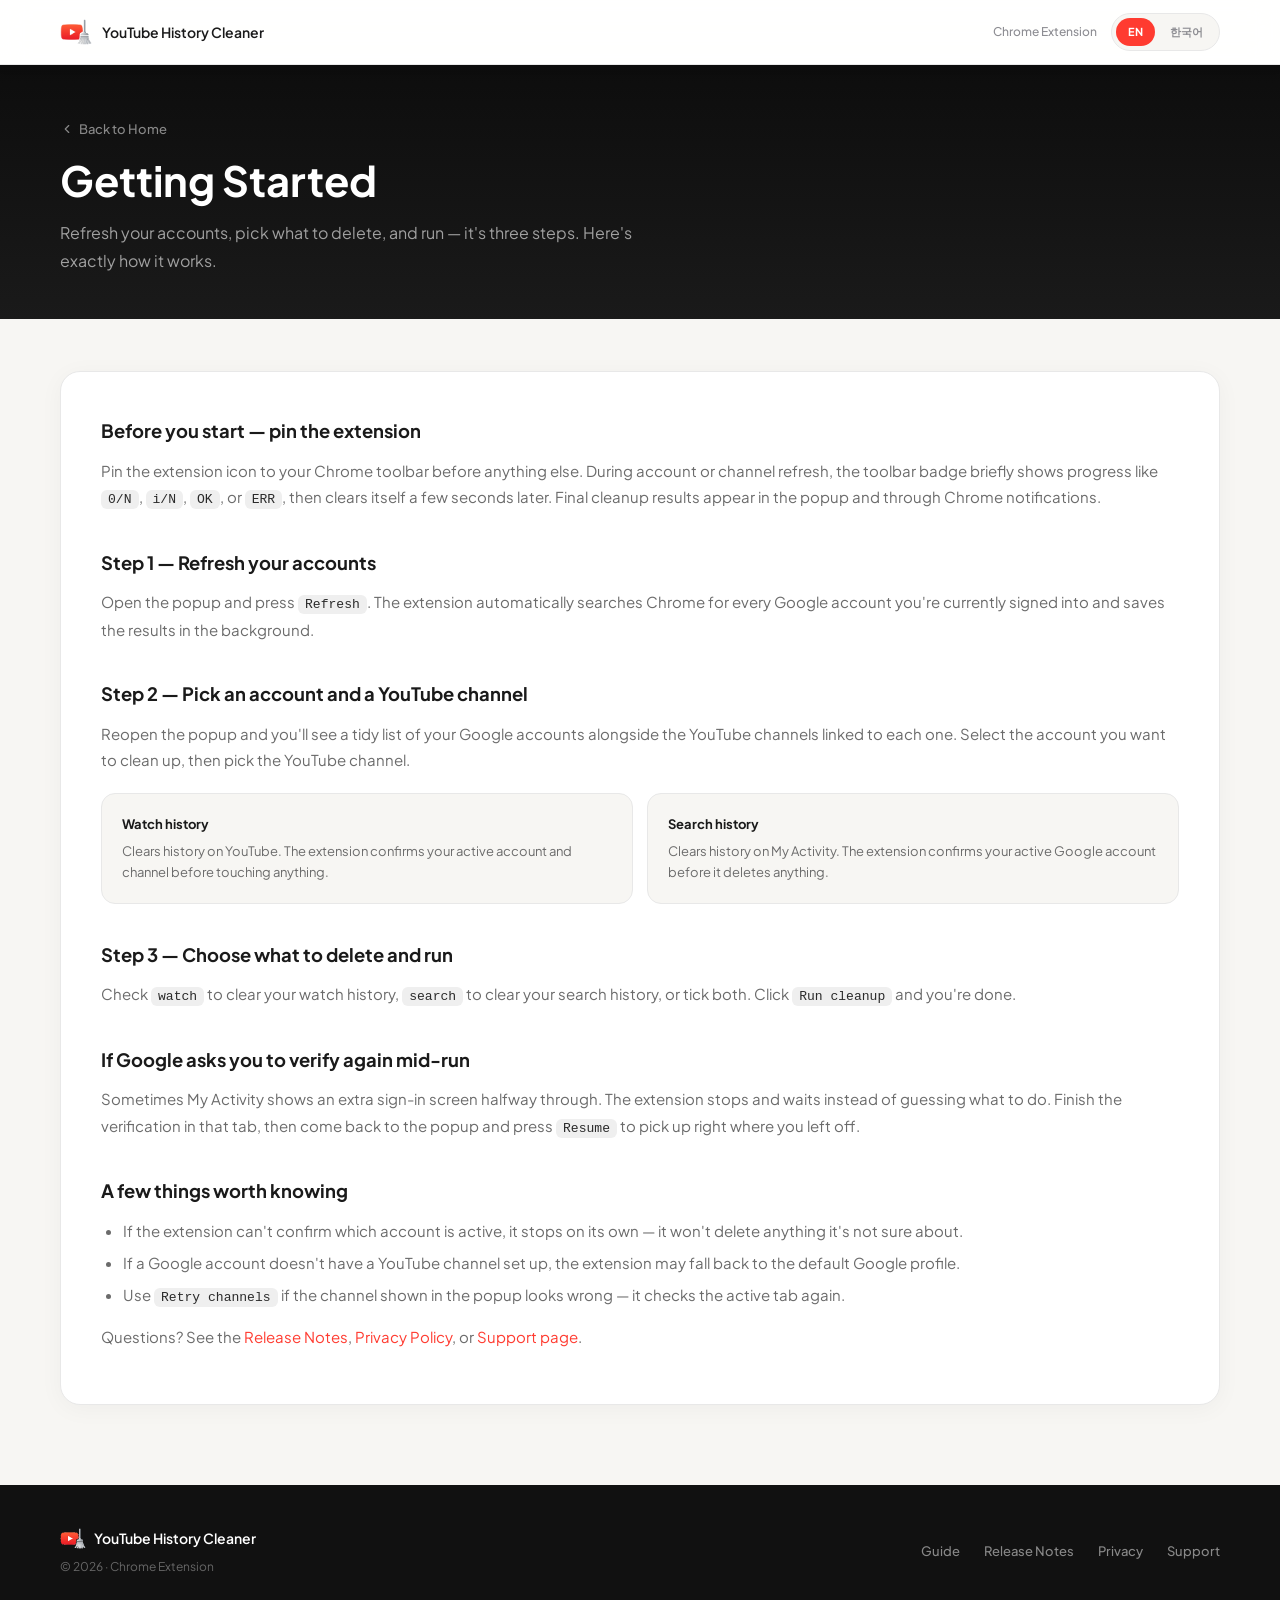
==== guide.html @ 5df5cbcc "docs: align GitHub Pages copy with current extension behavior" ====
<!DOCTYPE html>
<html lang="en">
  <head>
    <meta charset="utf-8">
    <meta name="viewport" content="width=device-width, initial-scale=1">
    <title>Getting Started | YouTube History Cleaner</title>
    <meta name="description" content="Getting started guide for the YouTube History Cleaner Chrome extension.">
    <link rel="preconnect" href="https://fonts.googleapis.com">
    <link rel="preconnect" href="https://fonts.gstatic.com" crossorigin>
    <link href="https://fonts.googleapis.com/css2?family=Plus+Jakarta+Sans:wght@400;500;600;700&display=swap" rel="stylesheet">
    <link rel="icon" type="image/png" href="./header-logo-dark.png">
    <link rel="stylesheet" href="./styles.css">
    <script src="./lang-toggle.js" defer></script>
    <script src="./page-context.js" defer></script>
  </head>
  <body
    data-page-context="guide"
    data-current-version="1.1.0"
    data-title-en="Getting Started | YouTube History Cleaner"
    data-title-ko="사용 가이드 | YouTube History Cleaner"
    data-description-en="Getting started guide for the YouTube History Cleaner Chrome extension."
    data-description-ko="YouTube History Cleaner Chrome 확장의 사용 시작 가이드입니다."
  >

    <!-- NAVBAR -->
    <nav class="navbar">
      <div class="container">
        <a href="./index.html" class="nav-brand">
          <img src="./header-logo-dark.png" alt="YouTube History Cleaner logo" class="nav-logo">
          <span class="nav-brand-name">YouTube History Cleaner</span>
        </a>
        <div class="nav-right">
          <span class="nav-label" data-lang-content="en">Chrome Extension</span>
          <span class="nav-label" data-lang-content="ko" hidden>Chrome 확장</span>
          <div class="lang-switch" role="group" aria-label="Language switcher">
            <button type="button" class="lang-button" data-lang-button="en">EN</button>
            <button type="button" class="lang-button" data-lang-button="ko">한국어</button>
          </div>
        </div>
      </div>
    </nav>

    <!-- PAGE HERO -->
    <header class="page-hero">
      <div class="container">
        <a href="./index.html" class="page-hero-back">
          <svg viewBox="0 0 24 24" xmlns="http://www.w3.org/2000/svg"><polyline points="15 18 9 12 15 6"/></svg>
          <span data-lang-content="en">Back to Home</span>
          <span data-lang-content="ko" hidden>홈으로</span>
        </a>

        <h1 data-lang-content="en">Getting Started</h1>
        <h1 data-lang-content="ko" hidden>사용 시작 가이드</h1>

        <p class="page-hero-sub" data-lang-content="en">
          Refresh your accounts, pick what to delete, and run — it's three steps. Here's exactly how it works.
        </p>
        <p class="page-hero-sub" data-lang-content="ko" hidden>
          계정 목록을 새로고침하고, 삭제 범위를 고르고, 실행하면 끝이에요. 실제 동작 흐름을 그대로 설명합니다.
        </p>
      </div>
    </header>

    <!-- CONTENT -->
    <main class="page-content">
      <div class="container">

        <section class="page-banner" data-page-context-banner hidden>
          <p data-page-context-banner-content="en"></p>
          <p data-page-context-banner-content="ko" hidden></p>
        </section>

        <div class="prose">

          <div data-lang-content="en">
            <h2>Before you start — pin the extension</h2>
            <p>
              Pin the extension icon to your Chrome toolbar before anything else. During account or
              channel refresh, the toolbar badge briefly shows progress like <code>0/N</code>,
              <code>i/N</code>, <code>OK</code>, or <code>ERR</code>, then clears itself a few
              seconds later. Final cleanup results appear in the popup and through Chrome notifications.
            </p>

            <h2>Step 1 — Refresh your accounts</h2>
            <p>
              Open the popup and press <code>Refresh</code>. The extension automatically searches Chrome
              for every Google account you're currently signed into and saves the results in the background.
            </p>

            <h2>Step 2 — Pick an account and a YouTube channel</h2>
            <p>
              Reopen the popup and you'll see a tidy list of your Google accounts alongside
              the YouTube channels linked to each one. Select the account you want to clean up,
              then pick the YouTube channel.
            </p>

            <div class="info-grid">
              <div class="info-card">
                <h3>Watch history</h3>
                <p>Clears history on YouTube. The extension confirms your active account and channel before touching anything.</p>
              </div>
              <div class="info-card">
                <h3>Search history</h3>
                <p>Clears history on My Activity. The extension confirms your active Google account before it deletes anything.</p>
              </div>
            </div>

            <h2>Step 3 — Choose what to delete and run</h2>
            <p>
              Check <code>watch</code> to clear your watch history, <code>search</code> to clear
              your search history, or tick both. Click <code>Run cleanup</code> and you're done.
            </p>

            <h2>If Google asks you to verify again mid-run</h2>
            <p>
              Sometimes My Activity shows an extra sign-in screen halfway through. The extension stops
              and waits instead of guessing what to do. Finish the verification in that tab,
              then come back to the popup and press <code>Resume</code> to pick up right where you left off.
            </p>

            <h2>A few things worth knowing</h2>
            <ul>
              <li>If the extension can't confirm which account is active, it stops on its own — it won't delete anything it's not sure about.</li>
              <li>If a Google account doesn't have a YouTube channel set up, the extension may fall back to the default Google profile.</li>
              <li>Use <code>Retry channels</code> if the channel shown in the popup looks wrong — it checks the active tab again.</li>
            </ul>

            <p>Questions? See the <a href="./updates.html">Release Notes</a>, <a href="./privacy.html">Privacy Policy</a>, or <a href="./support.html">Support page</a>.</p>
          </div>

          <div data-lang-content="ko" hidden>
            <h2>시작 전에 — 확장 아이콘을 고정해두세요</h2>
            <p>
              Chrome 툴바에 확장 아이콘을 고정해두는 걸 먼저 추천해요. 계정이나 채널 정보를 새로고침할 때는
              툴바 뱃지에 <code>0/N</code>, <code>i/N</code>, <code>OK</code>, <code>ERR</code>
              같은 진행 상태가 잠깐 표시되고 몇 초 뒤 자동으로 사라집니다.
              최종 정리 결과는 팝업 상태와 Chrome 알림으로 확인할 수 있어요.
            </p>

            <h2>1단계 — 계정 목록 새로고침</h2>
            <p>
              팝업을 열고 계정 목록을 새로고침하세요. 확장이 현재 Chrome에 로그인된 Google 계정들을
              자동으로 탐색해서 저장합니다. 백그라운드에서 조용히 처리되니까 다른 걸 하면서 잠깐 기다리면 돼요.
            </p>

            <h2>2단계 — 계정과 YouTube 채널 선택</h2>
            <p>
              팝업을 다시 열면 탐색된 Google 계정 목록과 각 계정에 연결된 YouTube 채널이 깔끔하게 정리돼
              있어요. 지우고 싶은 계정을 고르고, 대상 YouTube 채널을 선택하면 됩니다.
            </p>

            <div class="info-grid">
              <div class="info-card">
                <h3>시청 기록</h3>
                <p>YouTube에서 시청 기록을 삭제합니다. 삭제 전에 활성 계정과 채널을 확인하고 진행해요.</p>
              </div>
              <div class="info-card">
                <h3>검색 기록</h3>
                <p>My Activity에서 검색 기록을 삭제합니다. 삭제 전에 활성 Google 계정을 한 번 더 확인해요.</p>
              </div>
            </div>

            <h2>3단계 — 삭제 범위 선택 후 실행</h2>
            <p>
              시청 기록을 지우려면 <code>watch</code>, 검색 기록을 지우려면 <code>search</code>,
              둘 다 지우려면 모두 체크하세요. 정리 실행을 누르면 끝입니다.
            </p>

            <h2>중간에 Google이 재인증을 요청하면</h2>
            <p>
              My Activity에서 추가 인증 화면이 뜨는 경우가 있어요. 이때 확장은 멋대로 넘어가지 않고
              그 자리에서 멈춰서 기다립니다. 해당 탭에서 인증을 마치고, 팝업으로 돌아와서
              <code>재개</code>를 누르면 멈췄던 지점부터 이어서 진행돼요.
            </p>

            <h2>알아두면 좋은 것들</h2>
            <ul>
              <li>어떤 계정이 활성화돼 있는지 확인할 수 없으면 확장이 알아서 멈춥니다. 확실하지 않은 상태에서는 아무것도 삭제하지 않아요.</li>
              <li>Google 계정에 YouTube 채널이 연결돼 있지 않으면 기본 Google 프로필로 대체될 수 있어요.</li>
              <li>팝업에 표시된 채널이 이상해 보이면 채널을 다시 확인해 현재 탭 기준으로 한 번 더 읽어오세요.</li>
            </ul>

            <p>더 궁금한 게 있다면 <a href="./updates.html">릴리즈노트</a>, <a href="./privacy.html">개인정보처리방침</a>, <a href="./support.html">지원 페이지</a>를 확인해보세요.</p>
          </div>

        </div>
      </div>
    </main>

    <!-- FOOTER -->
    <footer class="site-footer">
      <div class="container">
        <div class="footer-brand">
          <div class="footer-logo-row">
            <img src="./header-logo-dark.png" alt="" class="footer-logo">
            <span class="footer-name">YouTube History Cleaner</span>
          </div>
          <p class="footer-copy">© 2026 · Chrome Extension</p>
        </div>
        <nav class="footer-links">
          <a href="./guide.html">
            <span data-lang-content="en">Guide</span>
            <span data-lang-content="ko" hidden>가이드</span>
          </a>
          <a href="./updates.html">
            <span data-lang-content="en">Release Notes</span>
            <span data-lang-content="ko" hidden>릴리즈노트</span>
          </a>
          <a href="./privacy.html">
            <span data-lang-content="en">Privacy</span>
            <span data-lang-content="ko" hidden>개인정보처리방침</span>
          </a>
          <a href="./support.html">
            <span data-lang-content="en">Support</span>
            <span data-lang-content="ko" hidden>지원</span>
          </a>
        </nav>
      </div>
    </footer>

  </body>
</html>
---- styles.css ----
@import url('https://fonts.googleapis.com/css2?family=Plus+Jakarta+Sans:wght@400;500;600;700&display=swap');

:root {
  --bg: #F7F6F3;
  --panel: #FFFFFF;
  --text: #1A1A1A;
  --muted: #6B6B6B;
  --subtle: #8E8E93;
  --line: #E8E8E8;
  --accent: #FF3B30;
  --accent-dark: #DD271D;
  --accent-tint: rgba(255, 59, 48, 0.08);
  --dark: #111111;
  --dark-2: #1A1A1A;
  --shadow-card: 0 4px 24px rgba(0, 0, 0, 0.04);
  --shadow-nav: 0 1px 12px rgba(0, 0, 0, 0.06);
  --radius-card: 20px;
  --radius-btn: 999px;
  --max: 1160px;
}

* { box-sizing: border-box; margin: 0; padding: 0; }

html { font-size: 16px; scroll-behavior: smooth; }

body {
  font-family: 'Plus Jakarta Sans', 'Segoe UI', 'Helvetica Neue', Arial, sans-serif;
  background: var(--bg);
  color: var(--text);
  line-height: 1.6;
}

a { color: var(--accent); text-decoration: none; }
a:hover { text-decoration: underline; }

.container {
  width: min(calc(100% - 48px), var(--max));
  margin: 0 auto;
}

/* ── NAVBAR ─────────────────────────────── */
.navbar {
  position: sticky;
  top: 0;
  z-index: 100;
  background: rgba(255, 255, 255, 0.92);
  backdrop-filter: blur(14px);
  -webkit-backdrop-filter: blur(14px);
  border-bottom: 1px solid var(--line);
  box-shadow: var(--shadow-nav);
}

.navbar .container {
  display: flex;
  align-items: center;
  justify-content: space-between;
  height: 64px;
}

.nav-brand {
  display: flex;
  align-items: center;
  gap: 10px;
  text-decoration: none;
}

.nav-logo {
  width: 32px;
  height: 32px;
  object-fit: contain;
  flex-shrink: 0;
}

.nav-brand-name {
  font-size: 14px;
  font-weight: 600;
  color: var(--text);
}
.nav-brand:hover .nav-brand-name { text-decoration: none; }

.nav-right {
  display: flex;
  align-items: center;
  gap: 14px;
}

.nav-label {
  font-size: 12px;
  font-weight: 500;
  color: var(--subtle);
}

.lang-switch {
  display: inline-flex;
  gap: 3px;
  padding: 4px;
  border: 1px solid var(--line);
  border-radius: var(--radius-btn);
  background: var(--bg);
}

.lang-button {
  border: 0;
  border-radius: var(--radius-btn);
  background: transparent;
  color: var(--subtle);
  padding: 5px 12px;
  font: inherit;
  font-size: 11px;
  font-weight: 700;
  cursor: pointer;
  transition: all 0.15s;
}

.lang-button.is-active {
  background: var(--accent);
  color: #fff;
}

/* ── HERO (index) ───────────────────────── */
.hero {
  background: linear-gradient(180deg, #0D0D0D 0%, #1A1A1A 100%);
  padding: 100px 0 80px;
  text-align: center;
}

.hero-badge {
  display: inline-flex;
  align-items: center;
  gap: 7px;
  padding: 5px 14px;
  border-radius: var(--radius-btn);
  border: 1px solid rgba(255, 59, 48, 0.3);
  background: rgba(255, 59, 48, 0.1);
  margin-bottom: 28px;
}

.hero-badge-dot {
  width: 6px;
  height: 6px;
  border-radius: 50%;
  background: var(--accent);
  flex-shrink: 0;
}

.hero-badge span {
  font-size: 12px;
  font-weight: 600;
  color: var(--accent);
}

.hero h1 {
  font-size: clamp(2.2rem, 5vw, 3.8rem);
  font-weight: 700;
  color: #fff;
  line-height: 1.15;
  margin-bottom: 22px;
  max-width: 760px;
  margin-left: auto;
  margin-right: auto;
}

.hero-sub {
  font-size: 1.05rem;
  color: #A0A0A0;
  max-width: 540px;
  margin: 0 auto 36px;
  line-height: 1.75;
}

.hero-cta {
  display: flex;
  align-items: center;
  justify-content: center;
  gap: 12px;
  flex-wrap: wrap;
  margin-bottom: 40px;
}

.btn-primary {
  display: inline-flex;
  align-items: center;
  gap: 7px;
  padding: 13px 26px;
  border-radius: var(--radius-btn);
  background: var(--accent);
  color: #fff;
  font-weight: 700;
  font-size: 15px;
  transition: background 0.15s;
  text-decoration: none;
}
.btn-primary:hover { background: var(--accent-dark); text-decoration: none; }
.btn-primary svg { width: 15px; height: 15px; stroke: #fff; fill: none; flex-shrink: 0; }

.btn-secondary {
  display: inline-flex;
  align-items: center;
  gap: 7px;
  padding: 13px 26px;
  border-radius: var(--radius-btn);
  background: rgba(255, 255, 255, 0.08);
  border: 1px solid rgba(255, 255, 255, 0.18);
  color: #fff;
  font-weight: 600;
  font-size: 15px;
  transition: background 0.15s;
  text-decoration: none;
}
.btn-secondary:hover { background: rgba(255, 255, 255, 0.14); text-decoration: none; }

.hero-meta {
  display: flex;
  align-items: center;
  justify-content: center;
  gap: 18px;
  flex-wrap: wrap;
}

.hero-meta-item {
  display: flex;
  align-items: center;
  gap: 6px;
  font-size: 13px;
  font-weight: 500;
  color: #A0A0A0;
}

.hero-meta-item svg {
  width: 14px;
  height: 14px;
  stroke: var(--accent);
  fill: none;
  flex-shrink: 0;
}

.hero-meta-divider {
  width: 1px;
  height: 14px;
  background: rgba(255, 255, 255, 0.12);
}

/* ── CARDS SECTION ──────────────────────── */
.cards-section {
  padding: 72px 0 80px;
  background: var(--bg);
}

.section-eyebrow {
  font-size: 11px;
  font-weight: 700;
  letter-spacing: 0.1em;
  text-transform: uppercase;
  color: var(--accent);
  margin-bottom: 10px;
}

.section-title {
  font-size: 2.1rem;
  font-weight: 700;
  color: var(--text);
  margin-bottom: 36px;
}

.cards-grid {
  display: grid;
  grid-template-columns: repeat(auto-fit, minmax(240px, 1fr));
  gap: 20px;
}

.card {
  background: var(--panel);
  border: 1px solid var(--line);
  border-radius: var(--radius-card);
  padding: 28px;
  display: flex;
  flex-direction: column;
  gap: 14px;
  box-shadow: var(--shadow-card);
  transition: box-shadow 0.2s, transform 0.2s;
}
.card:hover { box-shadow: 0 8px 32px rgba(0, 0, 0, 0.08); transform: translateY(-2px); }

.card-top {
  display: flex;
  align-items: center;
  justify-content: space-between;
}

.card-icon-box {
  width: 44px;
  height: 44px;
  border-radius: 12px;
  background: var(--accent-tint);
  display: flex;
  align-items: center;
  justify-content: center;
  flex-shrink: 0;
}
.card-icon-box svg {
  width: 20px;
  height: 20px;
  stroke: var(--accent);
  fill: none;
  stroke-width: 2;
  stroke-linecap: round;
  stroke-linejoin: round;
}

.card-arrow svg {
  width: 18px;
  height: 18px;
  stroke: #CCC;
  fill: none;
  stroke-width: 2;
  stroke-linecap: round;
  stroke-linejoin: round;
}

.card-badge {
  display: inline-flex;
  align-items: center;
  padding: 3px 10px;
  border-radius: var(--radius-btn);
  background: var(--accent-tint);
  font-size: 11px;
  font-weight: 700;
  color: var(--accent-dark);
}

.card h2 {
  font-size: 1.05rem;
  font-weight: 700;
  color: var(--text);
}

.card p {
  font-size: 14px;
  color: var(--muted);
  line-height: 1.65;
  flex: 1;
}

.card-btn {
  display: inline-flex;
  align-items: center;
  gap: 6px;
  padding: 9px 18px;
  border-radius: var(--radius-btn);
  font-size: 13px;
  font-weight: 700;
  text-decoration: none;
  align-self: flex-start;
  transition: opacity 0.15s;
}
.card-btn:hover { opacity: 0.85; text-decoration: none; }
.card-btn-red { background: var(--accent); color: #fff; }
.card-btn-dark { background: var(--dark-2); color: #fff; }

/* ── FOOTER ─────────────────────────────── */
.site-footer {
  background: var(--dark);
  padding: 40px 0;
}

.site-footer .container {
  display: flex;
  align-items: center;
  justify-content: space-between;
  flex-wrap: wrap;
  gap: 20px;
}

.footer-brand {
  display: flex;
  flex-direction: column;
  gap: 6px;
}

.footer-logo-row {
  display: flex;
  align-items: center;
  gap: 8px;
}

.footer-logo {
  width: 26px;
  height: 26px;
  object-fit: contain;
  flex-shrink: 0;
}

.footer-name {
  font-size: 14px;
  font-weight: 600;
  color: #fff;
}

.footer-copy {
  font-size: 12px;
  color: #666;
}

.footer-links {
  display: flex;
  align-items: center;
  gap: 24px;
  flex-wrap: wrap;
}

.footer-links a {
  font-size: 13px;
  font-weight: 500;
  color: #888;
}
.footer-links a:hover { color: #fff; text-decoration: none; }

/* ── PAGE HERO (subpages) ───────────────── */
.page-hero {
  background: linear-gradient(180deg, #0D0D0D 0%, #1A1A1A 100%);
  padding: 52px 0 44px;
}

.page-hero-back {
  display: inline-flex;
  align-items: center;
  gap: 5px;
  font-size: 13px;
  font-weight: 500;
  color: #888;
  text-decoration: none;
  margin-bottom: 18px;
}
.page-hero-back:hover { color: #fff; text-decoration: none; }
.page-hero-back svg {
  width: 14px;
  height: 14px;
  stroke: currentColor;
  fill: none;
  stroke-width: 2;
  stroke-linecap: round;
  stroke-linejoin: round;
}

.page-hero h1 {
  font-size: clamp(1.8rem, 4vw, 2.6rem);
  font-weight: 700;
  color: #fff;
  line-height: 1.15;
  margin-bottom: 14px;
}

.page-hero-sub {
  font-size: 1rem;
  color: #A0A0A0;
  max-width: 600px;
  line-height: 1.75;
}

/* ── PAGE CONTENT ───────────────────────── */
.page-content {
  padding: 52px 0 80px;
}

.page-content .section-stack {
  display: flex;
  flex-direction: column;
  gap: 24px;
}

.page-banner {
  background: rgba(255, 59, 48, 0.06);
  border: 1px solid rgba(255, 59, 48, 0.2);
  border-radius: 14px;
  padding: 16px 20px;
  font-weight: 600;
  font-size: 14px;
  color: var(--accent-dark);
}

/* ── PROSE ──────────────────────────────── */
.prose {
  background: var(--panel);
  border: 1px solid var(--line);
  border-radius: var(--radius-card);
  padding: 40px;
  box-shadow: var(--shadow-card);
}

.prose h2 {
  font-size: 1.15rem;
  font-weight: 700;
  color: var(--text);
  margin: 32px 0 12px;
  padding-top: 4px;
}
.prose > div > h2:first-child,
.prose h2:first-child { margin-top: 0; }

.prose h3 {
  font-size: 0.95rem;
  font-weight: 700;
  color: var(--text);
  margin: 20px 0 8px;
}

.prose p {
  font-size: 15px;
  color: var(--muted);
  line-height: 1.75;
  margin-bottom: 14px;
}

.prose ul,
.prose ol { padding-left: 22px; margin-bottom: 14px; }

.prose li {
  font-size: 15px;
  color: var(--muted);
  line-height: 1.75;
  margin-bottom: 6px;
}

.prose a { color: var(--accent); }

code {
  padding: 2px 7px;
  border-radius: 6px;
  background: #EFEFEF;
  color: #2A2A2A;
  font-family: Consolas, 'SFMono-Regular', monospace;
  font-size: 0.87em;
}

.info-grid {
  display: grid;
  gap: 14px;
  grid-template-columns: repeat(auto-fit, minmax(200px, 1fr));
  margin: 20px 0;
}

.info-card {
  background: var(--bg);
  border: 1px solid var(--line);
  border-radius: 14px;
  padding: 20px;
}

.info-card h3 {
  font-size: 13px;
  font-weight: 700;
  color: var(--text);
  margin: 0 0 6px;
}

.info-card p {
  font-size: 13px;
  color: var(--muted);
  margin: 0;
  line-height: 1.6;
}

.step-list { padding-left: 24px; }
.step-list li { margin-bottom: 8px; }

/* ── RELEASE ITEMS ──────────────────────── */
.release-item {
  background: var(--panel);
  border: 1px solid var(--line);
  border-radius: var(--radius-card);
  padding: 32px;
  box-shadow: var(--shadow-card);
}

.release-pills {
  display: flex;
  flex-wrap: wrap;
  gap: 7px;
  margin-bottom: 16px;
}

.pill {
  display: inline-flex;
  align-items: center;
  padding: 4px 10px;
  border-radius: var(--radius-btn);
  font-size: 11px;
  font-weight: 700;
}

.pill-accent { background: var(--accent-tint); color: var(--accent-dark); }
.pill-muted { background: #F0F0F0; color: #555; }

.release-item h2 {
  font-size: 1.25rem;
  font-weight: 700;
  color: var(--text);
  margin-bottom: 10px;
}

.release-item h3 {
  font-size: 0.95rem;
  font-weight: 700;
  color: var(--text);
  margin: 20px 0 8px;
}

.release-item p {
  font-size: 15px;
  color: var(--muted);
  line-height: 1.75;
  margin-bottom: 10px;
}

.release-item ul { padding-left: 22px; margin-bottom: 10px; }

.release-item li {
  font-size: 15px;
  color: var(--muted);
  line-height: 1.75;
  margin-bottom: 6px;
}

/* ── SUPPORT ────────────────────────────── */
.support-callout {
  background: linear-gradient(135deg, rgba(255, 59, 48, 0.05), rgba(255, 59, 48, 0.02));
  border: 1px solid rgba(255, 59, 48, 0.15);
  border-radius: var(--radius-card);
  padding: 28px 32px;
}

.support-callout h2 {
  font-size: 1.1rem;
  font-weight: 700;
  color: var(--text);
  margin-bottom: 12px;
}

.support-callout ul { padding-left: 22px; }

.support-callout li {
  font-size: 14px;
  color: var(--muted);
  line-height: 1.75;
  margin-bottom: 6px;
}

/* ── RESPONSIVE ─────────────────────────── */
@media (max-width: 768px) {
  .hero { padding: 72px 0 56px; }
  .cards-grid { grid-template-columns: 1fr 1fr; }
  .section-title { font-size: 1.8rem; }
}

@media (max-width: 640px) {
  .nav-label { display: none; }
  .cards-grid { grid-template-columns: 1fr; }
  .prose { padding: 24px; }
  .release-item { padding: 24px; }
  .support-callout { padding: 22px 20px; }
  .hero h1 { font-size: 2rem; }
  .hero-meta { gap: 12px; }
  .hero-meta-divider { display: none; }
  .site-footer .container { flex-direction: column; align-items: flex-start; }
  .page-hero { padding: 40px 0 32px; }
}
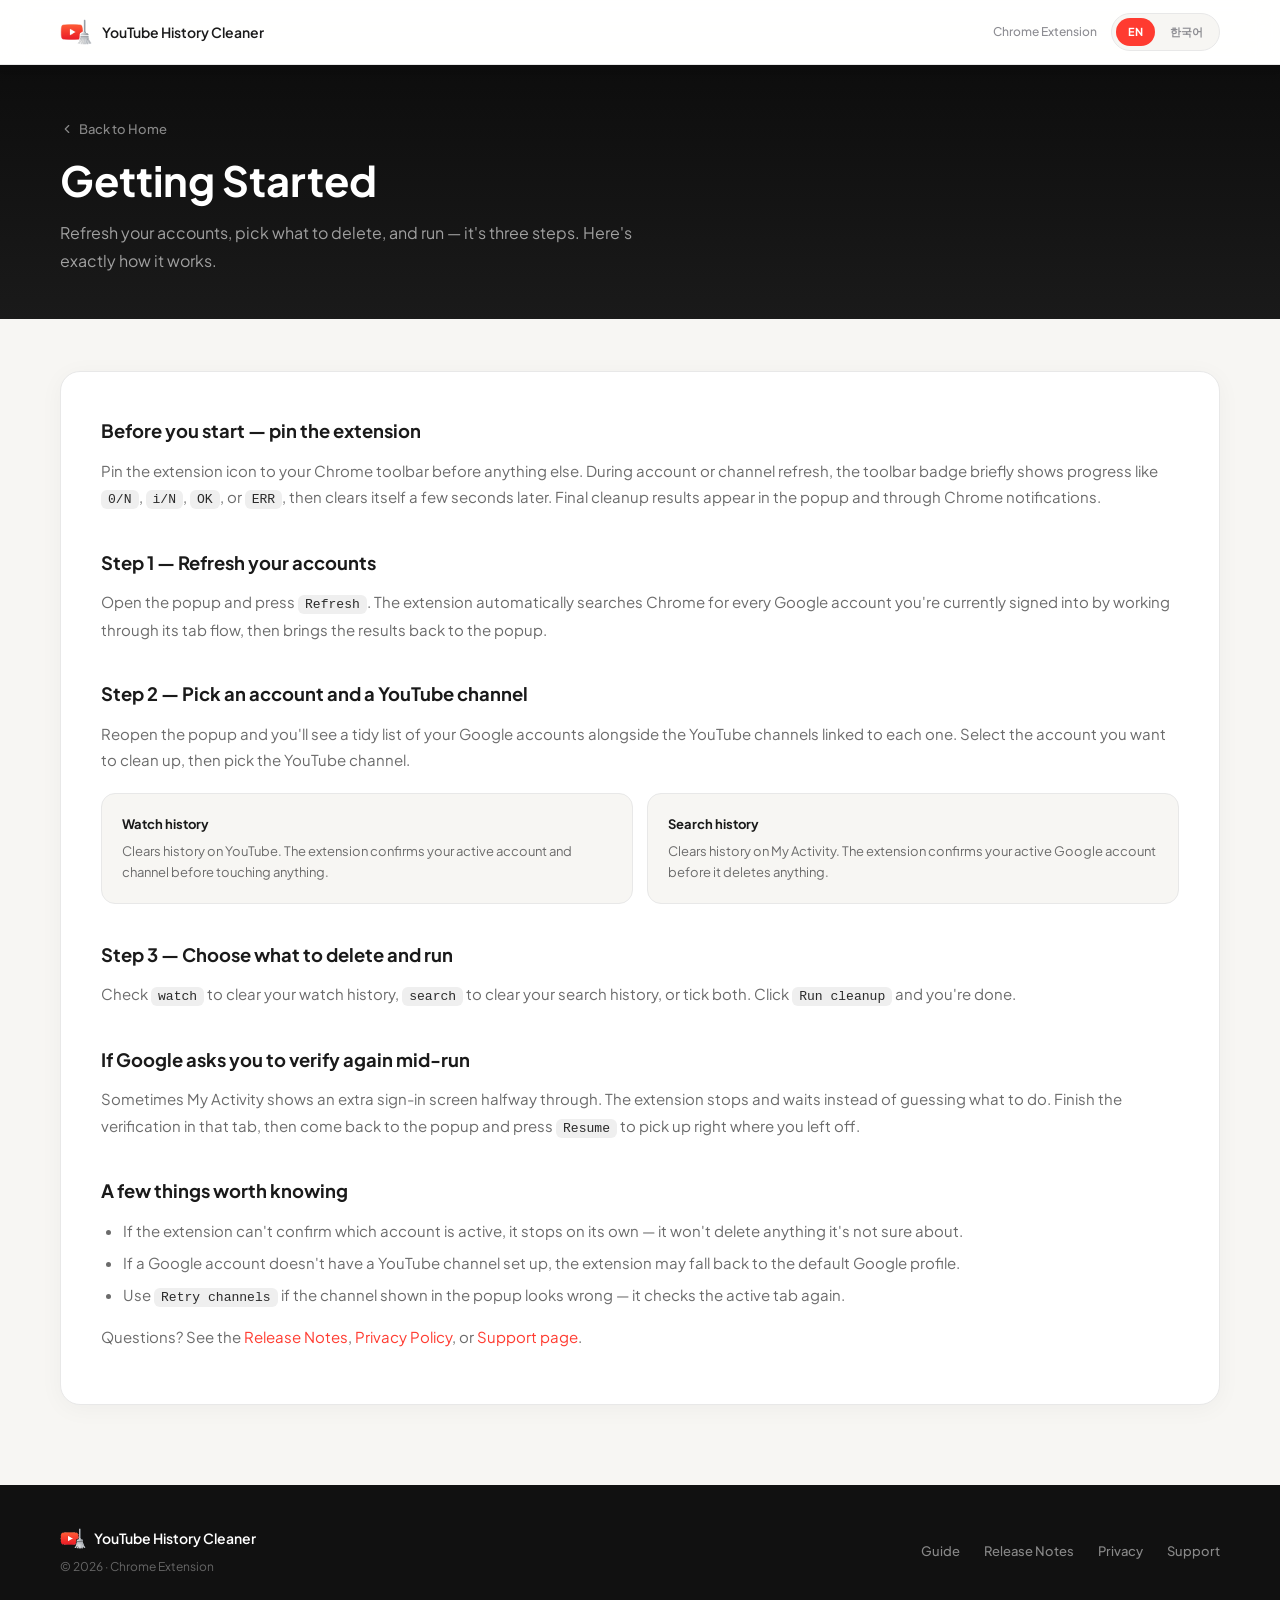
==== commit 4194c06a: "docs: correct guide scan wording" ====
--- a/guide.html
+++ b/guide.html
@@ -56,7 +56,7 @@
           Refresh your accounts, pick what to delete, and run — it's three steps. Here's exactly how it works.
         </p>
         <p class="page-hero-sub" data-lang-content="ko" hidden>
-          계정 목록을 새로고침하고, 삭제 범위를 고르고, 실행하면 끝이에요. 실제 동작 흐름을 그대로 설명합니다.
+          계정을 조회하고, 삭제 범위를 고르고, 실행하면 끝이에요. 실제 동작 흐름을 그대로 설명합니다.
         </p>
       </div>
     </header>
@@ -84,7 +84,8 @@
             <h2>Step 1 — Refresh your accounts</h2>
             <p>
               Open the popup and press <code>Refresh</code>. The extension automatically searches Chrome
-              for every Google account you're currently signed into and saves the results in the background.
+              for every Google account you're currently signed into by working through its tab flow,
+              then brings the results back to the popup.
             </p>
 
             <h2>Step 2 — Pick an account and a YouTube channel</h2>
@@ -137,10 +138,10 @@
               최종 정리 결과는 팝업 상태와 Chrome 알림으로 확인할 수 있어요.
             </p>
 
-            <h2>1단계 — 계정 목록 새로고침</h2>
-            <p>
-              팝업을 열고 계정 목록을 새로고침하세요. 확장이 현재 Chrome에 로그인된 Google 계정들을
-              자동으로 탐색해서 저장합니다. 백그라운드에서 조용히 처리되니까 다른 걸 하면서 잠깐 기다리면 돼요.
+            <h2>1단계 — 계정 조회</h2>
+            <p>
+              팝업을 열고 <code>조회</code>를 누르세요. 확장이 탭에서 현재 Chrome에 로그인된 Google 계정들을
+              확인한 뒤, 결과를 다시 팝업으로 가져옵니다.
             </p>
 
             <h2>2단계 — 계정과 YouTube 채널 선택</h2>
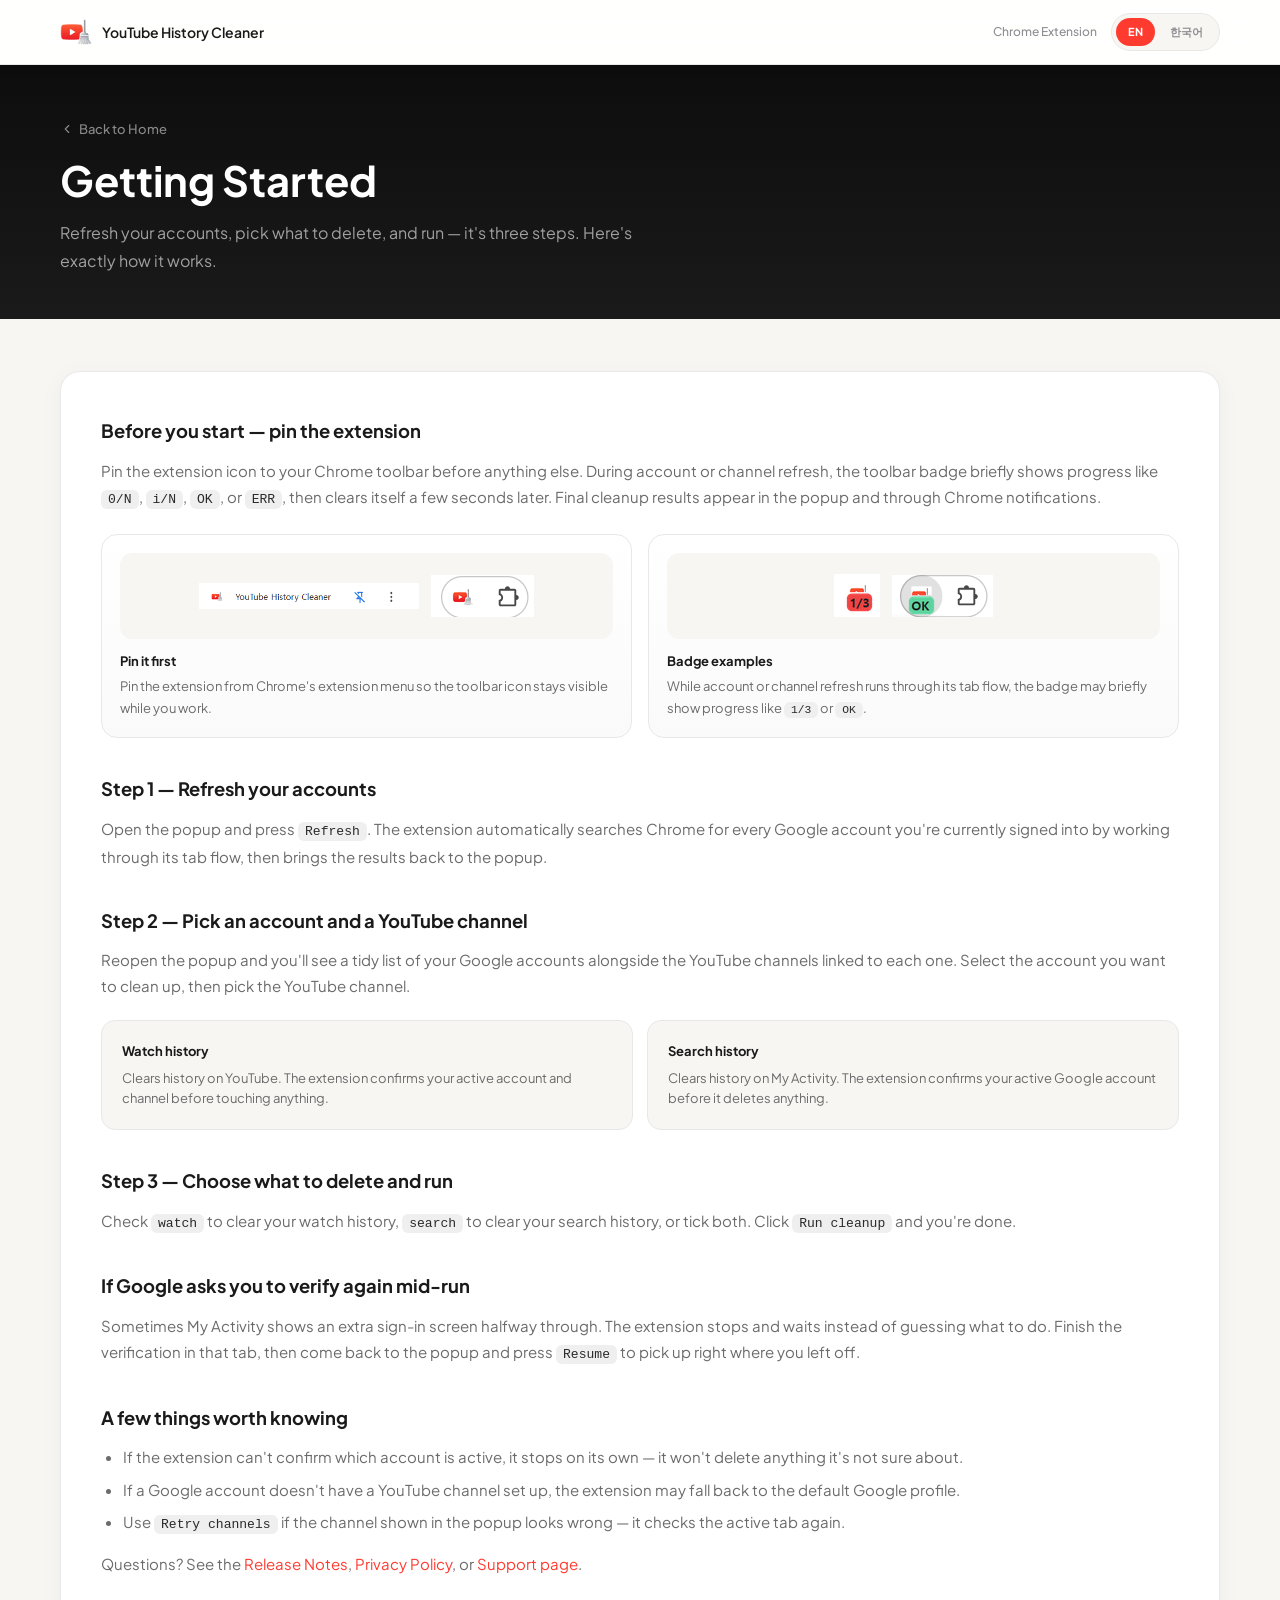
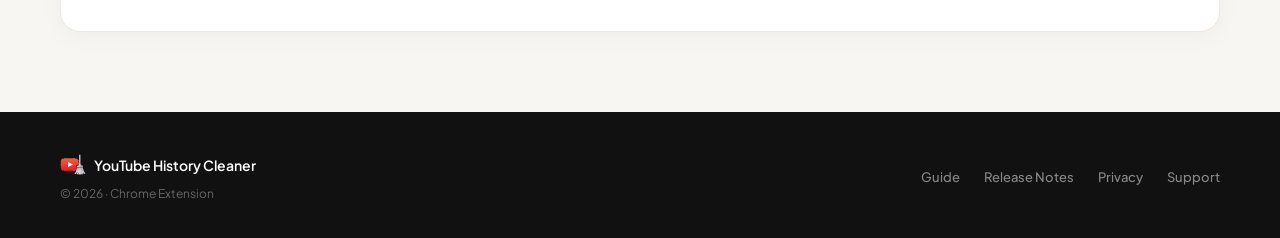
==== commit 0ca511e9: "docs: add guide visuals for toolbar flow" ====
--- a/guide.html
+++ b/guide.html
@@ -80,6 +80,29 @@
               <code>i/N</code>, <code>OK</code>, or <code>ERR</code>, then clears itself a few
               seconds later. Final cleanup results appear in the popup and through Chrome notifications.
             </p>
+            <div class="guide-visual-grid">
+              <figure class="guide-visual-card">
+                <div class="guide-visual-strip">
+                  <img src="./guide-images/extension-menu-pin.png" alt="Chrome extension menu showing the pin control for YouTube History Cleaner" class="guide-shot guide-shot-wide">
+                  <img src="./guide-images/toolbar-icon-pinned.png" alt="Pinned YouTube History Cleaner toolbar icon" class="guide-shot">
+                </div>
+                <figcaption>
+                  <strong>Pin it first</strong>
+                  Pin the extension from Chrome's extension menu so the toolbar icon stays visible while you work.
+                </figcaption>
+              </figure>
+              <figure class="guide-visual-card">
+                <div class="guide-visual-strip">
+                  <img src="./guide-images/toolbar-badge-progress.png" alt="Toolbar badge showing an in-progress refresh count" class="guide-shot">
+                  <img src="./guide-images/toolbar-badge-ok.png" alt="Toolbar badge showing a successful refresh result" class="guide-shot">
+                </div>
+                <figcaption>
+                  <strong>Badge examples</strong>
+                  While account or channel refresh runs through its tab flow, the badge may briefly show
+                  progress like <code>1/3</code> or <code>OK</code>.
+                </figcaption>
+              </figure>
+            </div>
 
             <h2>Step 1 — Refresh your accounts</h2>
             <p>
@@ -137,6 +160,29 @@
               같은 진행 상태가 잠깐 표시되고 몇 초 뒤 자동으로 사라집니다.
               최종 정리 결과는 팝업 상태와 Chrome 알림으로 확인할 수 있어요.
             </p>
+            <div class="guide-visual-grid">
+              <figure class="guide-visual-card">
+                <div class="guide-visual-strip">
+                  <img src="./guide-images/extension-menu-pin.png" alt="Chrome 확장 프로그램 메뉴에서 YouTube History Cleaner 고정 버튼을 보여주는 화면" class="guide-shot guide-shot-wide">
+                  <img src="./guide-images/toolbar-icon-pinned.png" alt="툴바에 고정된 YouTube History Cleaner 아이콘" class="guide-shot">
+                </div>
+                <figcaption>
+                  <strong>먼저 고정해두세요</strong>
+                  Chrome 확장 프로그램 메뉴에서 고정해두면 작업 중에도 툴바 아이콘을 바로 확인할 수 있어요.
+                </figcaption>
+              </figure>
+              <figure class="guide-visual-card">
+                <div class="guide-visual-strip">
+                  <img src="./guide-images/toolbar-badge-progress.png" alt="진행 중인 조회 개수를 표시하는 툴바 배지" class="guide-shot">
+                  <img src="./guide-images/toolbar-badge-ok.png" alt="조회 성공 상태를 표시하는 툴바 배지" class="guide-shot">
+                </div>
+                <figcaption>
+                  <strong>배지 예시</strong>
+                  계정이나 채널을 탭에서 확인하는 동안에는 <code>1/3</code> 같은 진행 표시나
+                  <code>OK</code> 같은 결과가 잠깐 보일 수 있어요.
+                </figcaption>
+              </figure>
+            </div>
 
             <h2>1단계 — 계정 조회</h2>
             <p>
--- a/styles.css
+++ b/styles.css
@@ -560,6 +560,57 @@
   line-height: 1.6;
 }
 
+.guide-visual-grid {
+  display: grid;
+  grid-template-columns: repeat(auto-fit, minmax(260px, 1fr));
+  gap: 16px;
+  margin: 22px 0 8px;
+}
+
+.guide-visual-card {
+  margin: 0;
+  padding: 18px;
+  border: 1px solid var(--line);
+  border-radius: 16px;
+  background: linear-gradient(180deg, #FFFFFF 0%, #FAFAFA 100%);
+}
+
+.guide-visual-strip {
+  display: flex;
+  align-items: center;
+  justify-content: center;
+  gap: 12px;
+  min-height: 86px;
+  padding: 12px;
+  border-radius: 12px;
+  background: var(--bg);
+}
+
+.guide-shot {
+  display: block;
+  max-width: 100%;
+  height: auto;
+  image-rendering: auto;
+}
+
+.guide-shot-wide {
+  max-width: 220px;
+}
+
+.guide-visual-card figcaption {
+  margin-top: 12px;
+  font-size: 13px;
+  color: var(--muted);
+  line-height: 1.65;
+}
+
+.guide-visual-card strong {
+  display: block;
+  margin-bottom: 4px;
+  font-size: 13px;
+  color: var(--text);
+}
+
 .step-list { padding-left: 24px; }
 .step-list li { margin-bottom: 8px; }
 
@@ -663,4 +714,7 @@
   .hero-meta-divider { display: none; }
   .site-footer .container { flex-direction: column; align-items: flex-start; }
   .page-hero { padding: 40px 0 32px; }
-}
+  .guide-visual-card { padding: 14px; }
+  .guide-visual-strip { min-height: 72px; padding: 10px; }
+  .guide-shot-wide { max-width: 180px; }
+}
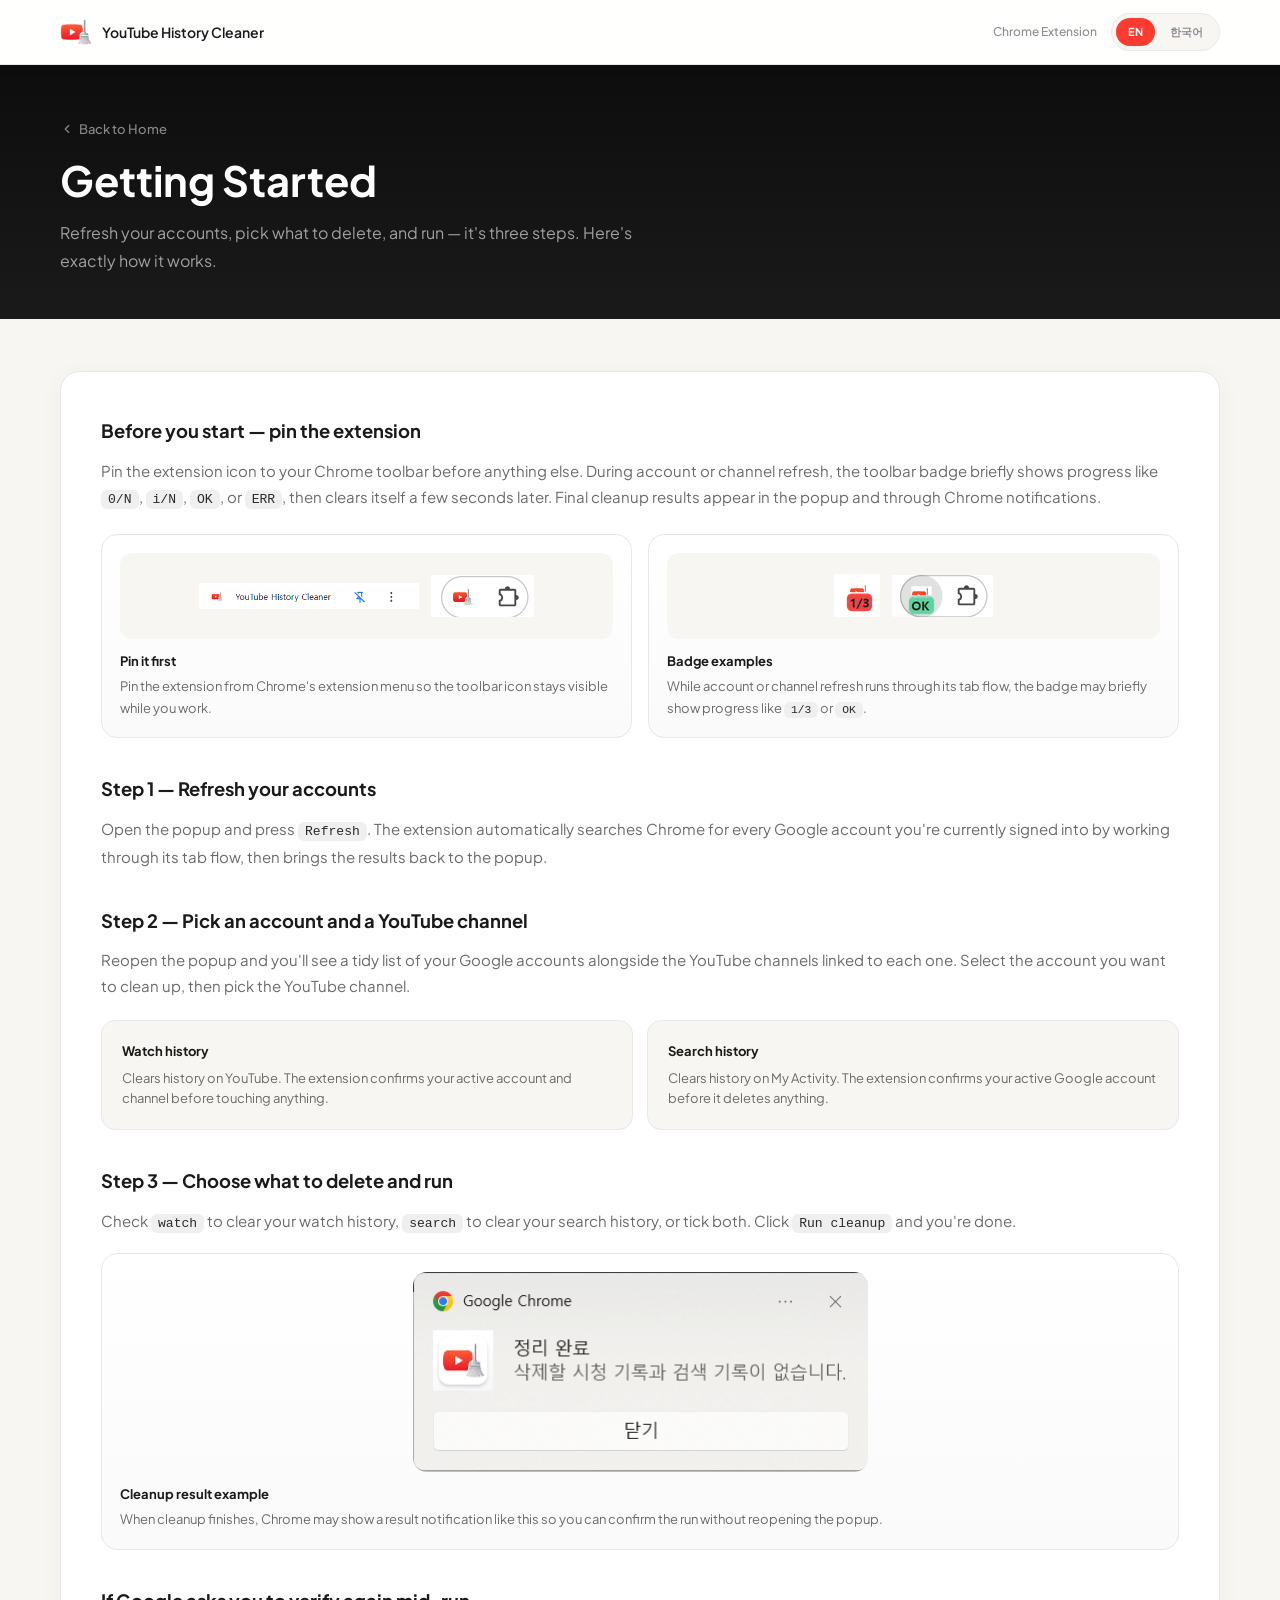
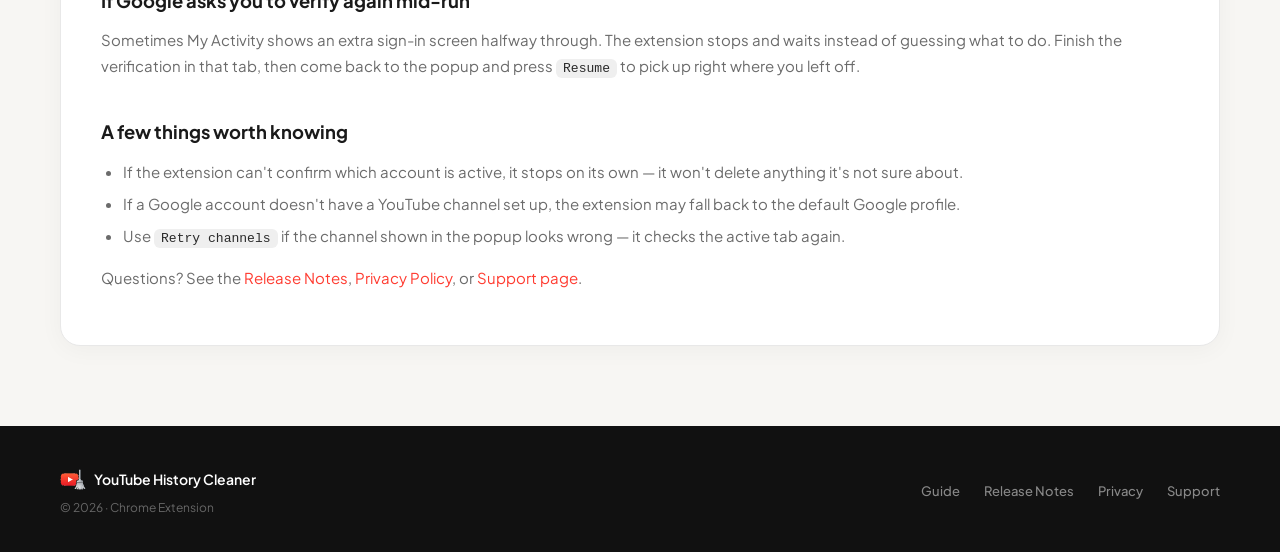
==== commit e946a59e: "docs: add cleanup notification example to guide" ====
--- a/guide.html
+++ b/guide.html
@@ -134,6 +134,13 @@
               Check <code>watch</code> to clear your watch history, <code>search</code> to clear
               your search history, or tick both. Click <code>Run cleanup</code> and you're done.
             </p>
+            <figure class="guide-visual-card guide-visual-card-single">
+              <img src="./guide-images/cleanup-notification-result.png" alt="Chrome cleanup completion notification window" class="guide-shot guide-shot-notification">
+              <figcaption>
+                <strong>Cleanup result example</strong>
+                When cleanup finishes, Chrome may show a result notification like this so you can confirm the run without reopening the popup.
+              </figcaption>
+            </figure>
 
             <h2>If Google asks you to verify again mid-run</h2>
             <p>
@@ -212,6 +219,13 @@
               시청 기록을 지우려면 <code>watch</code>, 검색 기록을 지우려면 <code>search</code>,
               둘 다 지우려면 모두 체크하세요. 정리 실행을 누르면 끝입니다.
             </p>
+            <figure class="guide-visual-card guide-visual-card-single">
+              <img src="./guide-images/cleanup-notification-result.png" alt="정리 완료 결과를 보여주는 Chrome 알림 창" class="guide-shot guide-shot-notification">
+              <figcaption>
+                <strong>실행 결과 예시</strong>
+                정리가 끝나면 팝업을 다시 열지 않아도 Chrome 알림으로 결과를 이렇게 확인할 수 있어요.
+              </figcaption>
+            </figure>
 
             <h2>중간에 Google이 재인증을 요청하면</h2>
             <p>
--- a/styles.css
+++ b/styles.css
@@ -575,6 +575,10 @@
   background: linear-gradient(180deg, #FFFFFF 0%, #FAFAFA 100%);
 }
 
+.guide-visual-card-single {
+  margin: 18px 0 8px;
+}
+
 .guide-visual-strip {
   display: flex;
   align-items: center;
@@ -595,6 +599,12 @@
 
 .guide-shot-wide {
   max-width: 220px;
+}
+
+.guide-shot-notification {
+  width: min(100%, 455px);
+  margin: 0 auto;
+  border-radius: 14px;
 }
 
 .guide-visual-card figcaption {
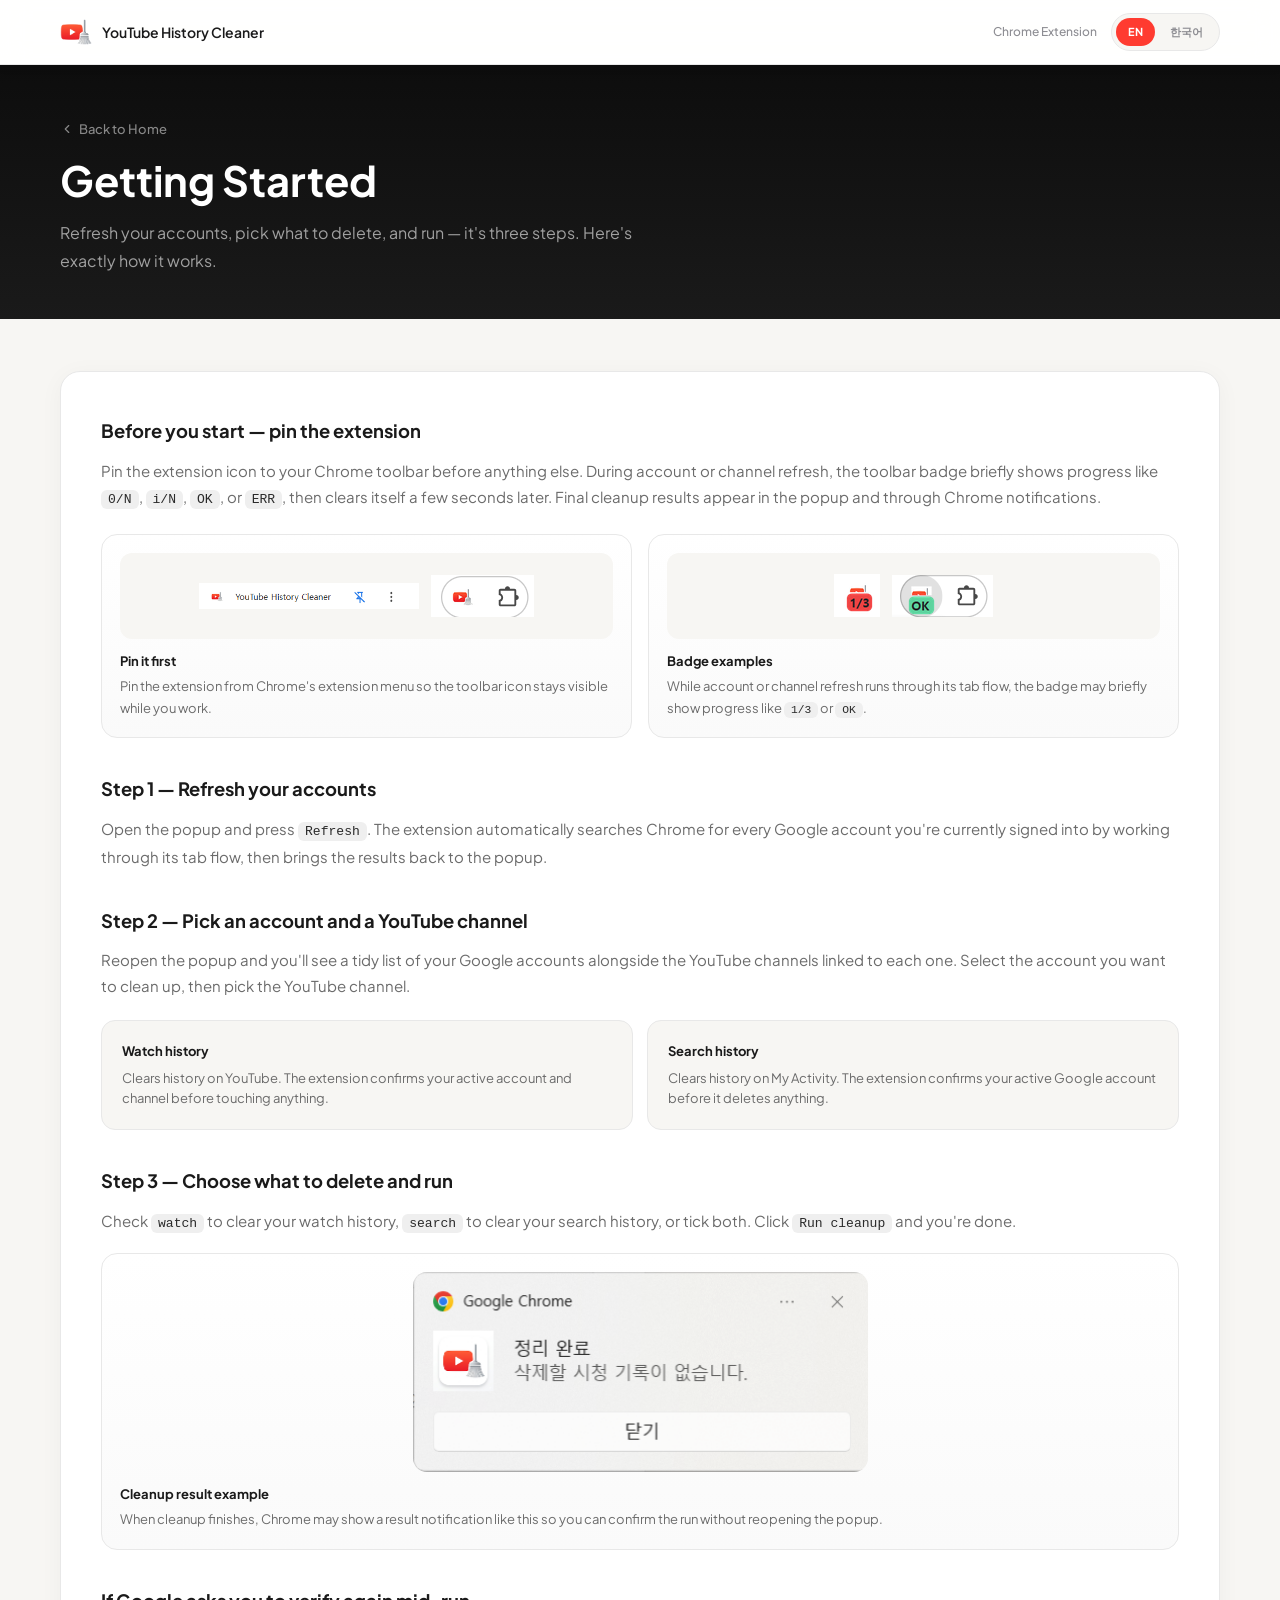
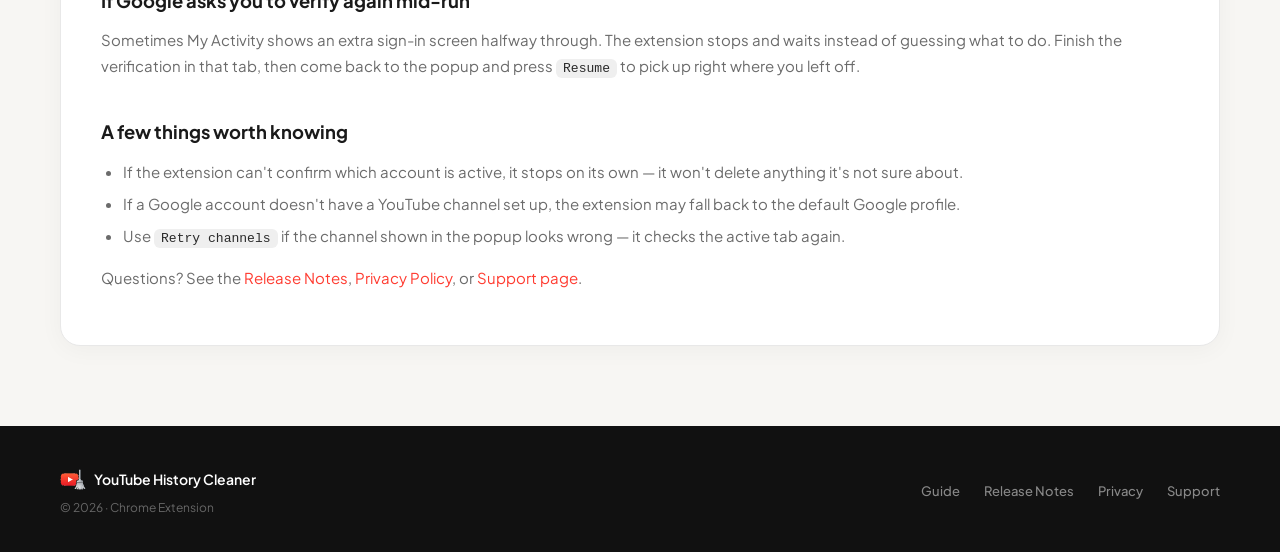
==== commit 9aa89ddb: "docs: bust cache for guide notification image" ====
--- a/guide.html
+++ b/guide.html
@@ -135,7 +135,7 @@
               your search history, or tick both. Click <code>Run cleanup</code> and you're done.
             </p>
             <figure class="guide-visual-card guide-visual-card-single">
-              <img src="./guide-images/cleanup-notification-result.png" alt="Chrome cleanup completion notification window" class="guide-shot guide-shot-notification">
+              <img src="./guide-images/cleanup-notification-result-v2.png" alt="Chrome cleanup completion notification window" class="guide-shot guide-shot-notification">
               <figcaption>
                 <strong>Cleanup result example</strong>
                 When cleanup finishes, Chrome may show a result notification like this so you can confirm the run without reopening the popup.
@@ -220,7 +220,7 @@
               둘 다 지우려면 모두 체크하세요. 정리 실행을 누르면 끝입니다.
             </p>
             <figure class="guide-visual-card guide-visual-card-single">
-              <img src="./guide-images/cleanup-notification-result.png" alt="정리 완료 결과를 보여주는 Chrome 알림 창" class="guide-shot guide-shot-notification">
+              <img src="./guide-images/cleanup-notification-result-v2.png" alt="정리 완료 결과를 보여주는 Chrome 알림 창" class="guide-shot guide-shot-notification">
               <figcaption>
                 <strong>실행 결과 예시</strong>
                 정리가 끝나면 팝업을 다시 열지 않아도 Chrome 알림으로 결과를 이렇게 확인할 수 있어요.
